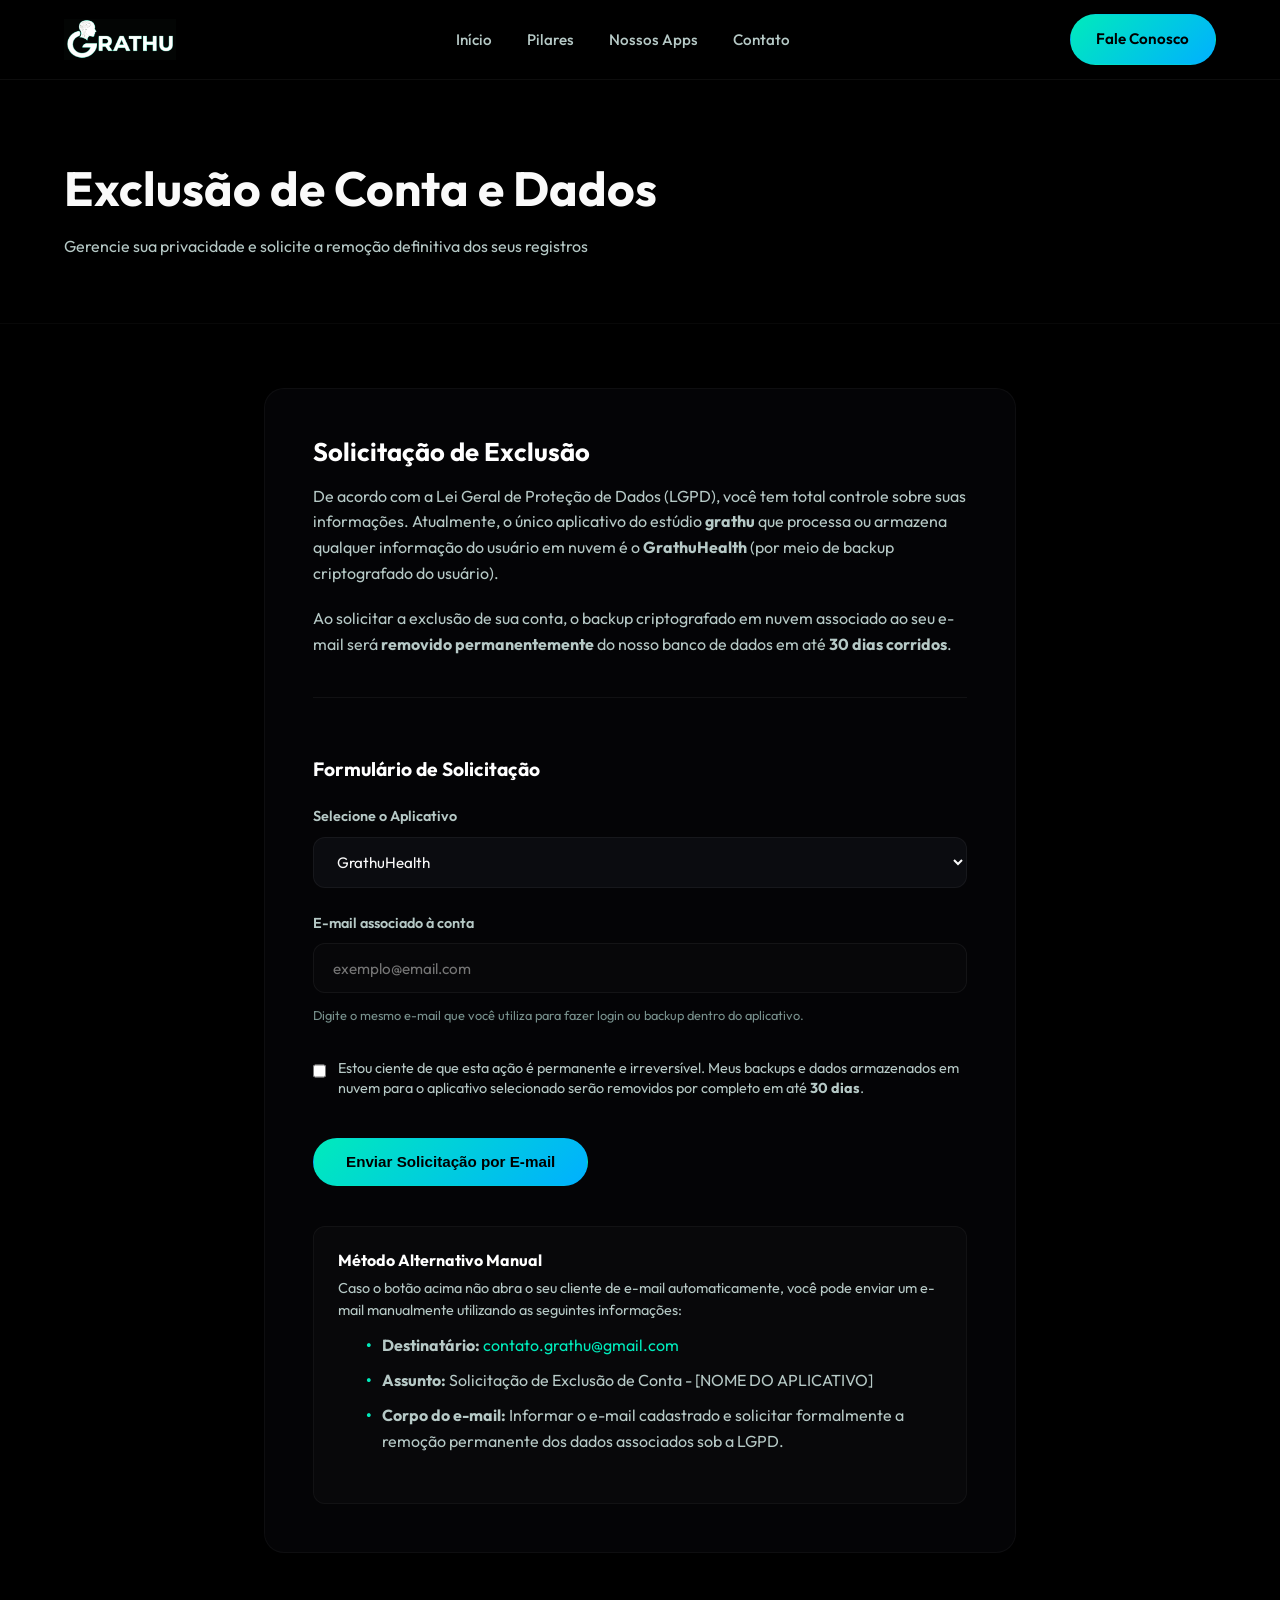
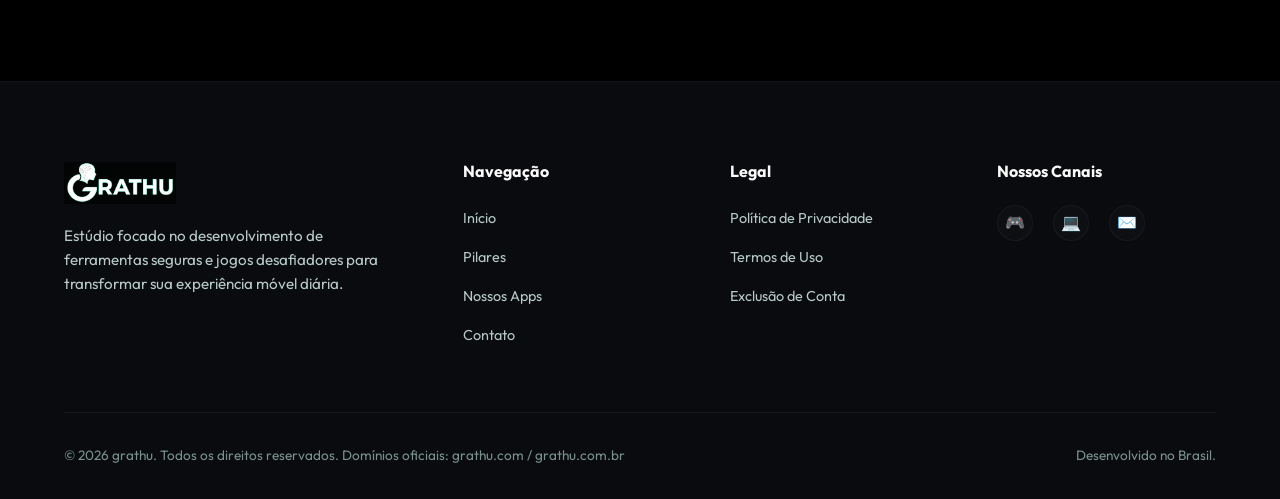
==== delete-account.html @ cd7932fe "Add delete-account.html page and update footers with deletion link" ====
<!DOCTYPE html>
<html lang="pt-BR">
<head>
  <meta charset="UTF-8">
  <meta name="viewport" content="width=device-width, initial-scale=1.0">
  <meta name="description" content="Solicite a exclusão de sua conta e de todos os dados pessoais associados aos aplicativos da grathu.">
  <meta name="robots" content="noindex, follow">
  
  <title>Exclusão de Conta | grathu</title>
  
  <!-- Stylesheets -->
  <link rel="stylesheet" href="css/style.css">
</head>
<body>

  <!-- Background Ambient Glows -->
  <div class="ambient-glow glow-1"></div>
  <div class="ambient-glow glow-2"></div>

  <!-- Navigation Header -->
  <header>
    <div class="container nav-container">
      <a href="index.html#home" class="logo" id="deleteLogo">
        <img src="assets/Grathu_logo.png" alt="grathu Logo">
      </a>
      <ul class="nav-links">
        <li><a href="index.html#home">Início</a></li>
        <li><a href="index.html#pillars">Pilares</a></li>
        <li><a href="index.html#apps">Nossos Apps</a></li>
        <li><a href="index.html#contact">Contato</a></li>
      </ul>
      <a href="index.html#contact" class="btn btn-primary" id="deleteCta">Fale Conosco</a>
    </div>
  </header>

  <!-- Document Hero -->
  <section class="doc-hero">
    <div class="container">
      <h1>Exclusão de Conta e Dados</h1>
      <p>Gerencie sua privacidade e solicite a remoção definitiva dos seus registros</p>
    </div>
  </section>

  <!-- Document Content -->
  <main class="doc-content">
    <div class="container" style="max-width: 800px;">
      <article class="doc-card" style="margin-bottom: 2rem;">
        
        <h2>Solicitação de Exclusão</h2>
        <p>De acordo com a Lei Geral de Proteção de Dados (LGPD), você tem total controle sobre suas informações. Atualmente, o único aplicativo do estúdio <strong>grathu</strong> que processa ou armazena qualquer informação do usuário em nuvem é o <strong>GrathuHealth</strong> (por meio de backup criptografado do usuário).</p>
        <p>Ao solicitar a exclusão de sua conta, o backup criptografado em nuvem associado ao seu e-mail será <strong>removido permanentemente</strong> do nosso banco de dados em até <strong>30 dias corridos</strong>.</p>
        
        <div style="margin: 2.5rem 0; border-top: 1px solid rgba(255, 255, 255, 0.05); padding-top: 2rem;">
          <h3 style="margin-bottom: 1.5rem; color: #ffffff;">Formulário de Solicitação</h3>
          
          <form id="deleteForm" class="contact-form" style="gap: 1.5rem;">
            <div class="form-status-msg" id="deleteFormStatus" style="margin-bottom: 1rem;"></div>
            
            <div class="form-group">
              <label for="appSelect">Selecione o Aplicativo</label>
              <select id="appSelect" class="form-control" style="background-color: #0b0c10; cursor: pointer;" required>
                <option value="GrathuHealth" selected>GrathuHealth</option>
                <option value="Outro App">Outro aplicativo grathu</option>
              </select>
            </div>
            
            <div class="form-group">
              <label for="userEmail">E-mail associado à conta</label>
              <input type="email" id="userEmail" class="form-control" placeholder="exemplo@email.com" required>
              <small style="color: hsl(var(--text-muted)); font-size: 0.8rem; margin-top: 0.25rem; display: block;">Digite o mesmo e-mail que você utiliza para fazer login ou backup dentro do aplicativo.</small>
            </div>

            <div class="form-group" style="flex-direction: row; align-items: flex-start; gap: 0.75rem; margin: 0.5rem 0;">
              <input type="checkbox" id="confirmCheckbox" required style="width: 20px; height: 20px; accent-color: hsl(var(--primary)); cursor: pointer; margin-top: 0.2rem;">
              <label for="confirmCheckbox" style="font-size: 0.9rem; font-weight: normal; line-height: 1.4; cursor: pointer;">
                Estou ciente de que esta ação é permanente e irreversível. Meus backups e dados armazenados em nuvem para o aplicativo selecionado serão removidos por completo em até <strong>30 dias</strong>.
              </label>
            </div>
            
            <button type="submit" class="btn btn-primary" id="btnSubmitDelete" style="align-self: flex-start; padding: 0.9rem 2rem; margin-top: 0.5rem;">
              Enviar Solicitação por E-mail
            </button>
          </form>
        </div>

        <div style="background-color: rgba(255, 255, 255, 0.02); border: 1px solid rgba(255, 255, 255, 0.04); border-radius: 12px; padding: 1.5rem; margin-top: 2rem;">
          <h4 style="color: #ffffff; margin-bottom: 0.5rem; font-size: 1rem;">Método Alternativo Manual</h4>
          <p style="font-size: 0.9rem; margin-bottom: 0.75rem; line-height: 1.5;">Caso o botão acima não abra o seu cliente de e-mail automaticamente, você pode enviar um e-mail manualmente utilizando as seguintes informações:</p>
          <ul style="font-size: 0.9rem; margin-left: 1.25rem; line-height: 1.6; color: hsl(var(--text-secondary));">
            <li><strong>Destinatário:</strong> <a href="mailto:contato.grathu@gmail.com" style="color: hsl(var(--primary)); text-decoration: none;">contato.grathu@gmail.com</a></li>
            <li><strong>Assunto:</strong> Solicitação de Exclusão de Conta - [NOME DO APLICATIVO]</li>
            <li><strong>Corpo do e-mail:</strong> Informar o e-mail cadastrado e solicitar formalmente a remoção permanente dos dados associados sob a LGPD.</li>
          </ul>
        </div>

      </article>
    </div>
  </main>

  <!-- Footer -->
  <footer>
    <div class="container">
      <div class="footer-top">
        <div class="footer-about">
          <a href="index.html#home" class="logo" id="deleteFooterLogo">
            <img src="assets/Grathu_logo.png" alt="grathu Logo">
          </a>
          <p>Estúdio focado no desenvolvimento de ferramentas seguras e jogos desafiadores para transformar sua experiência móvel diária.</p>
        </div>
        
        <div class="footer-column">
          <h4>Navegação</h4>
          <ul class="footer-links">
            <li><a href="index.html#home" id="dNavHome">Início</a></li>
            <li><a href="index.html#pillars" id="dNavPillars">Pilares</a></li>
            <li><a href="index.html#apps" id="dNavApps">Nossos Apps</a></li>
            <li><a href="index.html#contact" id="dNavContact">Contato</a></li>
          </ul>
        </div>
        
        <div class="footer-column">
          <h4>Legal</h4>
          <ul class="footer-links">
            <li><a href="privacy.html" id="dNavPrivacy">Política de Privacidade</a></li>
            <li><a href="terms.html" id="dNavTerms">Termos de Uso</a></li>
            <li><a href="delete-account.html" id="dNavDeleteAccount" class="active">Exclusão de Conta</a></li>
          </ul>
        </div>
        
        <div class="footer-column">
          <h4>Nossos Canais</h4>
          <div class="footer-socials">
            <a href="#" class="social-link" aria-label="Google Play Console" id="dSocialPlay">🎮</a>
            <a href="#" class="social-link" aria-label="GitHub" id="dSocialGit">💻</a>
            <a href="mailto:contato.grathu@gmail.com" class="social-link" aria-label="Email" id="dSocialMail">✉️</a>
          </div>
        </div>
      </div>
      
      <div class="footer-bottom">
        <p>&copy; 2026 grathu. Todos os direitos reservados. Domínios oficiais: <a href="https://grathu.com" style="color: inherit; text-decoration: none;">grathu.com</a> / <a href="https://grathu.com.br" style="color: inherit; text-decoration: none;">grathu.com.br</a></p>
        <p>Desenvolvido no Brasil.</p>
      </div>
    </div>
  </footer>

  <script>
    document.addEventListener('DOMContentLoaded', () => {
      const deleteForm = document.getElementById('deleteForm');
      const formStatus = document.getElementById('deleteFormStatus');

      if (deleteForm && formStatus) {
        deleteForm.addEventListener('submit', (e) => {
          e.preventDefault();

          const app = document.getElementById('appSelect').value;
          const email = document.getElementById('userEmail').value;
          const confirmCheckbox = document.getElementById('confirmCheckbox').checked;

          if (!email || !confirmCheckbox) {
            formStatus.className = 'form-status-msg error';
            formStatus.innerHTML = 'Por favor, preencha todos os campos obrigatórios e confirme o consentimento.';
            formStatus.style.display = 'block';
            return;
          }

          // Generate mailto parameters
          const recipient = 'contato.grathu@gmail.com';
          const subject = encodeURIComponent(`Solicitação de Exclusão de Conta - ${app}`);
          
          const bodyMessage = `Olá Equipe Grathu,

Solicito formalmente a exclusão da minha conta e a eliminação permanente de todos os dados pessoais associados.

DETALHES DA SOLICITAÇÃO:
- Aplicativo: ${app}
- E-mail da Conta: ${email}

Declaro estar ciente de que esta ação é permanente e de que a conclusão do processo ocorrerá em até 30 dias corridos.

Atenciosamente,`;

          const body = encodeURIComponent(bodyMessage);
          
          // Open default mail client
          window.location.href = `mailto:${recipient}?subject=${subject}&body=${body}`;

          // Visual feedback
          formStatus.className = 'form-status-msg success';
          formStatus.innerHTML = 'Solicitação gerada! Se o seu cliente de e-mail não abriu automaticamente, envie um e-mail para <strong>contato.grathu@gmail.com</strong> informando seu e-mail e o aplicativo.';
          formStatus.style.display = 'block';
          
          // Reset form fields
          deleteForm.reset();
        });
      }
    });
  </script>

</body>
</html>
---- css/style.css ----
/* ==========================================================================
   Grathu Studio - Modern Brand Re-styled Stylesheet
   ========================================================================== */

/* Import Google Font */
@import url('https://fonts.googleapis.com/css2?family=Outfit:wght@300;400;500;600;700;800&display=swap');

:root {
  /* Color Palette (HSL) - Rebranded based on Grathu_logo.png (Black & Cyan) */
  --bg-dark: 0 0% 0%;             /* #000000 - Pure Black for seamless logo blending */
  --bg-card: 228 10% 6%;          /* #0b0c10 - Deep Slate Black */
  --bg-card-hover: 228 10% 10%;    /* #14161f - Dark Slate */
  
  --text-primary: 0 0% 98%;       /* #f8fafc */
  --text-secondary: 170 15% 75%;   /* Soft cyan-grey */
  --text-muted: 170 10% 52%;      /* Muted cyan-grey */
  
  --primary: 168 100% 46%;        /* #00E5BC - Bright Neon Cyan/Mint */
  --primary-glow: 168 100% 46% / 0.15;
  
  /* Pillar Accents (Cyan/Mint/Teal/Blue spectrum matching the tech/brain logo) */
  --accent-prod: 187 100% 48%;     /* #00d2ff - Tech Cyan (Productivity) */
  --accent-well: 155 100% 43%;     /* #00e676 - Mint Green (Well-being) */
  --accent-fun: 210 100% 56%;      /* #2196f3 - Electric Blue (Games/Entertainment) */
  
  /* Layout constraints */
  --max-width: 1200px;
  --header-height: 80px;
  
  /* Transitions */
  --transition-fast: 0.2s cubic-bezier(0.4, 0, 0.2, 1);
  --transition-normal: 0.4s cubic-bezier(0.4, 0, 0.2, 1);
  --transition-slow: 0.6s cubic-bezier(0.4, 0, 0.2, 1);
}

/* Base resets & standard settings */
*, *::before, *::after {
  box-sizing: border-box;
  margin: 0;
  padding: 0;
}

html {
  scroll-behavior: smooth;
  font-size: 16px;
}

body {
  font-family: 'Outfit', -apple-system, BlinkMacSystemFont, "Segoe UI", Roboto, sans-serif;
  background-color: hsl(var(--bg-dark));
  color: hsl(var(--text-primary));
  line-height: 1.6;
  overflow-x: hidden;
  position: relative;
  -webkit-font-smoothing: antialiased;
}

/* Background Ambient Orbs (Cyan and Deep Blue) */
.ambient-glow {
  position: absolute;
  width: 600px;
  height: 600px;
  border-radius: 50%;
  background: radial-gradient(circle, hsla(var(--primary), 0.12) 0%, rgba(0,0,0,0) 70%);
  filter: blur(90px);
  pointer-events: none;
  z-index: -1;
  animation: float-glow 20s infinite alternate ease-in-out;
}

.glow-1 {
  top: -100px;
  right: -100px;
}

.glow-2 {
  bottom: 25%;
  left: -200px;
  background: radial-gradient(circle, hsla(var(--accent-well), 0.08) 0%, rgba(0,0,0,0) 70%);
}

.glow-3 {
  bottom: -100px;
  right: -100px;
  background: radial-gradient(circle, hsla(var(--accent-fun), 0.08) 0%, rgba(0,0,0,0) 70%);
}

@keyframes float-glow {
  0% { transform: translate(0, 0) scale(1); }
  100% { transform: translate(50px, 50px) scale(1.1); }
}

/* Container */
.container {
  width: 100%;
  max-width: var(--max-width);
  margin: 0 auto;
  padding: 0 1.5rem;
}

/* Typography & Headers */
h1, h2, h3, h4 {
  font-weight: 700;
  line-height: 1.2;
}

.gradient-text {
  background: linear-gradient(135deg, #ffffff 0%, hsl(var(--text-secondary)) 50%, hsla(var(--primary), 0.8) 100%);
  -webkit-background-clip: text;
  -webkit-text-fill-color: transparent;
  background-clip: text;
}

.gradient-text-primary {
  background: linear-gradient(135deg, hsl(var(--primary)) 0%, #00d2ff 60%, #1e88e5 100%);
  -webkit-background-clip: text;
  -webkit-text-fill-color: transparent;
  background-clip: text;
}

/* Navigation Header */
header {
  position: fixed;
  top: 0;
  left: 0;
  width: 100%;
  height: var(--header-height);
  background-color: rgba(0, 0, 0, 0.8);
  backdrop-filter: blur(12px) saturate(180%);
  -webkit-backdrop-filter: blur(12px) saturate(180%);
  border-bottom: 1px solid rgba(255, 255, 255, 0.05);
  z-index: 1000;
  transition: all var(--transition-fast);
}

header.scrolled {
  background-color: #000000;
  border-bottom-color: hsla(var(--primary), 0.2);
  box-shadow: 0 4px 20px rgba(0, 229, 188, 0.08);
}

.nav-container {
  display: flex;
  justify-content: space-between;
  align-items: center;
  height: 100%;
}

.logo {
  display: flex;
  align-items: center;
  text-decoration: none;
}

.logo img {
  height: 42px;
  width: auto;
  object-fit: contain;
  display: block;
}

.nav-links {
  display: flex;
  align-items: center;
  gap: 2.2rem;
  list-style: none;
}

.nav-links a {
  text-decoration: none;
  color: hsl(var(--text-secondary));
  font-weight: 500;
  font-size: 0.95rem;
  transition: color var(--transition-fast);
  position: relative;
}

.nav-links a::after {
  content: '';
  position: absolute;
  bottom: -4px;
  left: 0;
  width: 0;
  height: 2px;
  background-color: hsl(var(--primary));
  transition: width var(--transition-fast);
}

.nav-links a:hover {
  color: hsl(var(--text-primary));
}

.nav-links a:hover::after,
.nav-links a.active::after {
  width: 100%;
}

/* Buttons */
.btn {
  display: inline-flex;
  align-items: center;
  justify-content: center;
  gap: 0.5rem;
  padding: 0.75rem 1.6rem;
  border-radius: 9999px;
  font-weight: 600;
  font-size: 0.95rem;
  text-decoration: none;
  transition: all var(--transition-fast);
  cursor: pointer;
  border: 1px solid transparent;
}

.btn-primary {
  background: linear-gradient(135deg, hsl(var(--primary)) 0%, #00b0ff 100%);
  color: #000000; /* Dark text for contrast on bright cyan */
  box-shadow: 0 4px 20px hsla(var(--primary), 0.35);
}

.btn-primary:hover {
  transform: translateY(-2px);
  box-shadow: 0 6px 24px hsla(var(--primary), 0.5);
}

.btn-secondary {
  background-color: rgba(255, 255, 255, 0.04);
  color: hsl(var(--text-primary));
  border-color: rgba(255, 255, 255, 0.08);
}

.btn-secondary:hover {
  background-color: rgba(255, 255, 255, 0.08);
  border-color: hsla(var(--primary), 0.3);
  color: #ffffff;
  transform: translateY(-2px);
}

/* Hero Section */
.hero {
  padding-top: calc(var(--header-height) + 5rem);
  padding-bottom: 6rem;
  text-align: center;
  position: relative;
}

.hero-content {
  max-width: 800px;
  margin: 0 auto;
}

.hero-tag {
  display: inline-block;
  padding: 0.4rem 1.1rem;
  border-radius: 9999px;
  background-color: hsla(var(--primary), 0.07);
  border: 1px solid hsla(var(--primary), 0.2);
  color: hsl(var(--primary));
  font-weight: 600;
  font-size: 0.85rem;
  text-transform: uppercase;
  letter-spacing: 0.07em;
  margin-bottom: 1.75rem;
  animation: fade-in 1s ease-out;
}

.hero h1 {
  font-size: 4.2rem;
  font-weight: 800;
  letter-spacing: -0.04em;
  margin-bottom: 1.5rem;
  animation: slide-up 1s cubic-bezier(0.16, 1, 0.3, 1);
}

.hero p {
  font-size: 1.25rem;
  color: hsl(var(--text-secondary));
  max-width: 650px;
  margin: 0 auto 2.5rem auto;
  animation: slide-up 1.2s cubic-bezier(0.16, 1, 0.3, 1);
}

.hero-actions {
  display: flex;
  justify-content: center;
  gap: 1.2rem;
  animation: slide-up 1.4s cubic-bezier(0.16, 1, 0.3, 1);
}

/* Pillars Section */
.pillars {
  padding: 6rem 0;
  border-top: 1px solid rgba(255, 255, 255, 0.03);
}

.section-header {
  text-align: center;
  max-width: 650px;
  margin: 0 auto 4.5rem auto;
}

.section-header h2 {
  font-size: 2.6rem;
  letter-spacing: -0.03em;
  margin-bottom: 1rem;
}

.section-header p {
  color: hsl(var(--text-secondary));
  font-size: 1.1rem;
}

.pillars-grid {
  display: grid;
  grid-template-columns: repeat(auto-fit, minmax(300px, 1fr));
  gap: 2rem;
}

/* Glassmorphic Cards */
.card-glass {
  background-color: rgba(11, 12, 16, 0.6);
  backdrop-filter: blur(16px);
  -webkit-backdrop-filter: blur(16px);
  border: 1px solid rgba(255, 255, 255, 0.04);
  border-radius: 24px;
  padding: 2.5rem;
  transition: all var(--transition-normal);
  position: relative;
  overflow: hidden;
}

.card-glass::before {
  content: '';
  position: absolute;
  top: 0;
  left: 0;
  width: 100%;
  height: 100%;
  background: linear-gradient(180deg, rgba(255, 255, 255, 0.02) 0%, rgba(0, 0, 0, 0) 100%);
  pointer-events: none;
}

.card-glass:hover {
  transform: translateY(-8px);
  border-color: hsla(var(--primary), 0.35);
  box-shadow: 0 12px 40px hsla(var(--primary), 0.08);
  background-color: rgba(20, 22, 31, 0.85);
}

.pillar-icon-wrapper {
  width: 60px;
  height: 60px;
  border-radius: 16px;
  display: flex;
  align-items: center;
  justify-content: center;
  margin-bottom: 1.5rem;
  font-size: 1.75rem;
}

.pillar-prod {
  border-left: 4px solid hsl(var(--accent-prod));
}
.pillar-prod .pillar-icon-wrapper {
  background-color: hsla(var(--accent-prod), 0.1);
  color: hsl(var(--accent-prod));
}

.pillar-well {
  border-left: 4px solid hsl(var(--accent-well));
}
.pillar-well .pillar-icon-wrapper {
  background-color: hsla(var(--accent-well), 0.1);
  color: hsl(var(--accent-well));
}

.pillar-fun {
  border-left: 4px solid hsl(var(--accent-fun));
}
.pillar-fun .pillar-icon-wrapper {
  background-color: hsla(var(--accent-fun), 0.1);
  color: hsl(var(--accent-fun));
}

.card-glass h3 {
  font-size: 1.5rem;
  margin-bottom: 1rem;
}

.card-glass p {
  color: hsl(var(--text-secondary));
  font-size: 1rem;
}

/* App Showcase Section */
.apps {
  padding: 6rem 0;
  background-color: rgba(11, 12, 16, 0.3);
  border-top: 1px solid rgba(255, 255, 255, 0.03);
  border-bottom: 1px solid rgba(255, 255, 255, 0.03);
}

/* Filters */
.app-filters {
  display: flex;
  justify-content: center;
  gap: 1rem;
  margin-bottom: 3.5rem;
  list-style: none;
  flex-wrap: wrap;
}

.filter-btn {
  background: none;
  border: 1px solid rgba(255, 255, 255, 0.05);
  background-color: rgba(255, 255, 255, 0.02);
  color: hsl(var(--text-secondary));
  padding: 0.6rem 1.6rem;
  border-radius: 9999px;
  font-weight: 600;
  font-size: 0.9rem;
  cursor: pointer;
  transition: all var(--transition-fast);
}

.filter-btn:hover {
  color: hsl(var(--text-primary));
  border-color: rgba(255, 255, 255, 0.15);
  background-color: rgba(255, 255, 255, 0.05);
}

.filter-btn.active {
  background-color: hsl(var(--primary));
  color: #000000;
  border-color: hsl(var(--primary));
  box-shadow: 0 4px 15px hsla(var(--primary), 0.3);
}

/* App Grid & Cards */
.apps-grid {
  display: grid;
  grid-template-columns: repeat(auto-fit, minmax(340px, 1fr));
  gap: 2.5rem;
}

.app-card {
  display: flex;
  flex-direction: column;
  height: 100%;
}

.app-badge {
  position: absolute;
  top: 1.5rem;
  right: 1.5rem;
  padding: 0.3rem 0.8rem;
  border-radius: 9999px;
  font-size: 0.72rem;
  font-weight: 700;
  text-transform: uppercase;
  letter-spacing: 0.06em;
}

.badge-prod {
  background-color: hsla(var(--accent-prod), 0.15);
  color: hsl(var(--accent-prod));
}

.badge-well {
  background-color: hsla(var(--accent-well), 0.15);
  color: hsl(var(--accent-well));
}

.badge-fun {
  background-color: hsla(var(--accent-fun), 0.15);
  color: hsl(var(--accent-fun));
}

.app-header {
  display: flex;
  align-items: center;
  gap: 1.25rem;
  margin-bottom: 1.5rem;
}

.app-icon {
  width: 72px;
  height: 72px;
  border-radius: 18px;
  object-fit: cover;
  box-shadow: 0 4px 15px rgba(0,0,0,0.4);
  border: 1px solid rgba(255, 255, 255, 0.05);
}

.app-meta h3 {
  font-size: 1.35rem;
  margin-bottom: 0.25rem;
  color: #ffffff;
}

.app-tagline {
  color: hsl(var(--text-muted));
  font-size: 0.85rem;
  font-weight: 500;
}

.app-body {
  flex-grow: 1;
}

.app-body p {
  color: hsl(var(--text-secondary));
  font-size: 0.95rem;
  margin-bottom: 1.5rem;
}

/* Feature list inside App Card */
.app-features {
  list-style: none;
  margin-bottom: 1.5rem;
  display: flex;
  flex-direction: column;
  gap: 0.5rem;
}

.app-features li {
  font-size: 0.88rem;
  color: hsl(var(--text-secondary));
  padding-left: 1.2rem;
  position: relative;
}

.app-features li::before {
  content: '✓';
  position: absolute;
  left: 0;
  color: hsl(var(--primary));
  font-weight: bold;
}

.app-footer {
  margin-top: auto;
  border-top: 1px solid rgba(255, 255, 255, 0.05);
  padding-top: 1.25rem;
  display: flex;
  align-items: center;
  justify-content: space-between;
}

.app-status {
  font-size: 0.85rem;
  font-weight: 600;
  color: hsl(var(--text-muted));
}

/* Contact Section */
.contact {
  padding: 6rem 0;
}

.contact-layout {
  display: grid;
  grid-template-columns: 1fr 1.2fr;
  gap: 4rem;
  align-items: center;
}

.contact-info h2 {
  font-size: 2.5rem;
  letter-spacing: -0.03em;
  margin-bottom: 1.5rem;
}

.contact-info p {
  color: hsl(var(--text-secondary));
  font-size: 1.1rem;
  margin-bottom: 2.5rem;
}

.contact-details {
  display: flex;
  flex-direction: column;
  gap: 1.5rem;
}

.contact-item {
  display: flex;
  align-items: center;
  gap: 1rem;
}

.contact-icon {
  width: 46px;
  height: 46px;
  border-radius: 12px;
  background-color: hsla(var(--primary), 0.08);
  color: hsl(var(--primary));
  display: flex;
  align-items: center;
  justify-content: center;
  font-size: 1.2rem;
  border: 1px solid hsla(var(--primary), 0.15);
}

.contact-text h4 {
  font-size: 0.9rem;
  color: hsl(var(--text-muted));
  font-weight: 500;
  text-transform: uppercase;
}

.contact-text p {
  font-size: 1.05rem;
  color: hsl(var(--text-primary));
  margin: 0;
}

.contact-text a {
  color: hsl(var(--text-primary));
  text-decoration: none;
  transition: color var(--transition-fast);
}

.contact-text a:hover {
  color: hsl(var(--primary));
}

/* Form Styles */
.contact-form {
  display: flex;
  flex-direction: column;
  gap: 1.5rem;
}

.form-group {
  display: flex;
  flex-direction: column;
  gap: 0.5rem;
}

.form-group label {
  font-size: 0.9rem;
  font-weight: 600;
  color: hsl(var(--text-secondary));
}

.form-control {
  background-color: rgba(255, 255, 255, 0.015);
  border: 1px solid rgba(255, 255, 255, 0.05);
  border-radius: 12px;
  padding: 0.9rem 1.2rem;
  color: hsl(var(--text-primary));
  font-family: inherit;
  font-size: 0.95rem;
  transition: all var(--transition-fast);
}

.form-control:focus {
  outline: none;
  background-color: rgba(255, 255, 255, 0.03);
  border-color: hsl(var(--primary));
  box-shadow: 0 0 0 3px hsla(var(--primary), 0.25);
}

textarea.form-control {
  resize: vertical;
  min-height: 120px;
}

.form-status-msg {
  display: none;
  padding: 1rem;
  border-radius: 10px;
  font-size: 0.95rem;
  font-weight: 500;
}

.form-status-msg.success {
  background-color: rgba(0, 229, 188, 0.12);
  color: hsl(var(--primary));
  border: 1px solid rgba(0, 229, 188, 0.25);
}

.form-status-msg.error {
  background-color: rgba(33, 150, 243, 0.12);
  color: hsl(var(--accent-fun));
  border: 1px solid rgba(33, 150, 243, 0.25);
}

/* Footer styling */
footer {
  background-color: rgba(11, 12, 16, 0.95);
  border-top: 1px solid rgba(255, 255, 255, 0.03);
  padding: 5rem 0 2rem 0;
  position: relative;
}

.footer-top {
  display: grid;
  grid-template-columns: 1.6fr repeat(3, 1fr);
  gap: 3rem;
  margin-bottom: 4rem;
}

.footer-about p {
  color: hsl(var(--text-secondary));
  font-size: 0.95rem;
  margin-top: 1.25rem;
  max-width: 320px;
}

.footer-column h4 {
  font-size: 1rem;
  font-weight: 700;
  margin-bottom: 1.5rem;
  color: hsl(var(--text-primary));
}

.footer-links {
  list-style: none;
  display: flex;
  flex-direction: column;
  gap: 0.85rem;
}

.footer-links a {
  text-decoration: none;
  color: hsl(var(--text-secondary));
  font-size: 0.9rem;
  transition: color var(--transition-fast);
}

.footer-links a:hover {
  color: hsl(var(--text-primary));
}

.footer-bottom {
  border-top: 1px solid rgba(255, 255, 255, 0.05);
  padding-top: 2rem;
  display: flex;
  justify-content: space-between;
  align-items: center;
  flex-wrap: wrap;
  gap: 1.5rem;
  color: hsl(var(--text-muted));
  font-size: 0.85rem;
}

.footer-socials {
  display: flex;
  gap: 1.25rem;
}

.social-link {
  width: 36px;
  height: 36px;
  border-radius: 50%;
  background-color: rgba(255, 255, 255, 0.02);
  color: hsl(var(--text-secondary));
  display: flex;
  align-items: center;
  justify-content: center;
  text-decoration: none;
  transition: all var(--transition-fast);
  border: 1px solid rgba(255, 255, 255, 0.04);
}

.social-link:hover {
  background-color: hsl(var(--primary));
  color: #000000;
  border-color: hsl(var(--primary));
  transform: translateY(-2px);
}

/* ==========================================================================
   Privacy Policy & Terms Documents Styling (Shared)
   ========================================================================== */
.doc-hero {
  padding-top: calc(var(--header-height) + 5rem);
  padding-bottom: 4rem;
  border-bottom: 1px solid rgba(255, 255, 255, 0.03);
}

.doc-hero h1 {
  font-size: 3rem;
  margin-bottom: 1rem;
}

.doc-hero p {
  color: hsl(var(--text-secondary));
}

.doc-content {
  padding: 4rem 0 6rem 0;
}

.doc-card {
  background-color: rgba(11, 12, 16, 0.4);
  border: 1px solid rgba(255, 255, 255, 0.04);
  border-radius: 20px;
  padding: 3rem;
}

.doc-card h2 {
  font-size: 1.6rem;
  margin-top: 2.5rem;
  margin-bottom: 1rem;
  color: #ffffff;
}

.doc-card h2:first-of-type {
  margin-top: 0;
}

.doc-card h3 {
  font-size: 1.2rem;
  margin-top: 1.75rem;
  margin-bottom: 0.75rem;
  color: #ffffff;
}

.doc-card p {
  color: hsl(var(--text-secondary));
  margin-bottom: 1.25rem;
  font-size: 1rem;
}

.doc-card ul {
  list-style-type: none;
  margin-bottom: 1.5rem;
}

.doc-card ul li {
  color: hsl(var(--text-secondary));
  position: relative;
  padding-left: 1.5rem;
  margin-bottom: 0.6rem;
  font-size: 1rem;
}

.doc-card ul li::before {
  content: "•";
  position: absolute;
  left: 0.5rem;
  color: hsl(var(--primary));
  font-weight: bold;
}

/* ==========================================================================
   Responsive Media Queries
   ========================================================================== */

@media (max-width: 992px) {
  .contact-layout {
    grid-template-columns: 1fr;
    gap: 3rem;
  }
}

@media (max-width: 768px) {
  h1 {
    font-size: 3rem !important;
  }
  
  .hero h1 {
    font-size: 3rem !important;
  }
  
  .hero p {
    font-size: 1.1rem;
  }
  
  .nav-links {
    display: none;
  }
  
  .footer-top {
    grid-template-columns: 1fr 1fr;
    gap: 2.5rem;
  }
  
  .footer-about {
    grid-column: span 2;
  }
  
  .doc-card {
    padding: 2rem;
  }
}

@media (max-width: 480px) {
  .hero h1 {
    font-size: 2.5rem !important;
  }
  
  .footer-top {
    grid-template-columns: 1fr;
  }
  
  .footer-about {
    grid-column: span 1;
  }
}

/* Animations */
@keyframes fade-in {
  from { opacity: 0; }
  to { opacity: 1; }
}

@keyframes slide-up {
  from {
    opacity: 0;
    transform: translateY(24px);
  }
  to {
    opacity: 1;
    transform: translateY(0);
  }
}
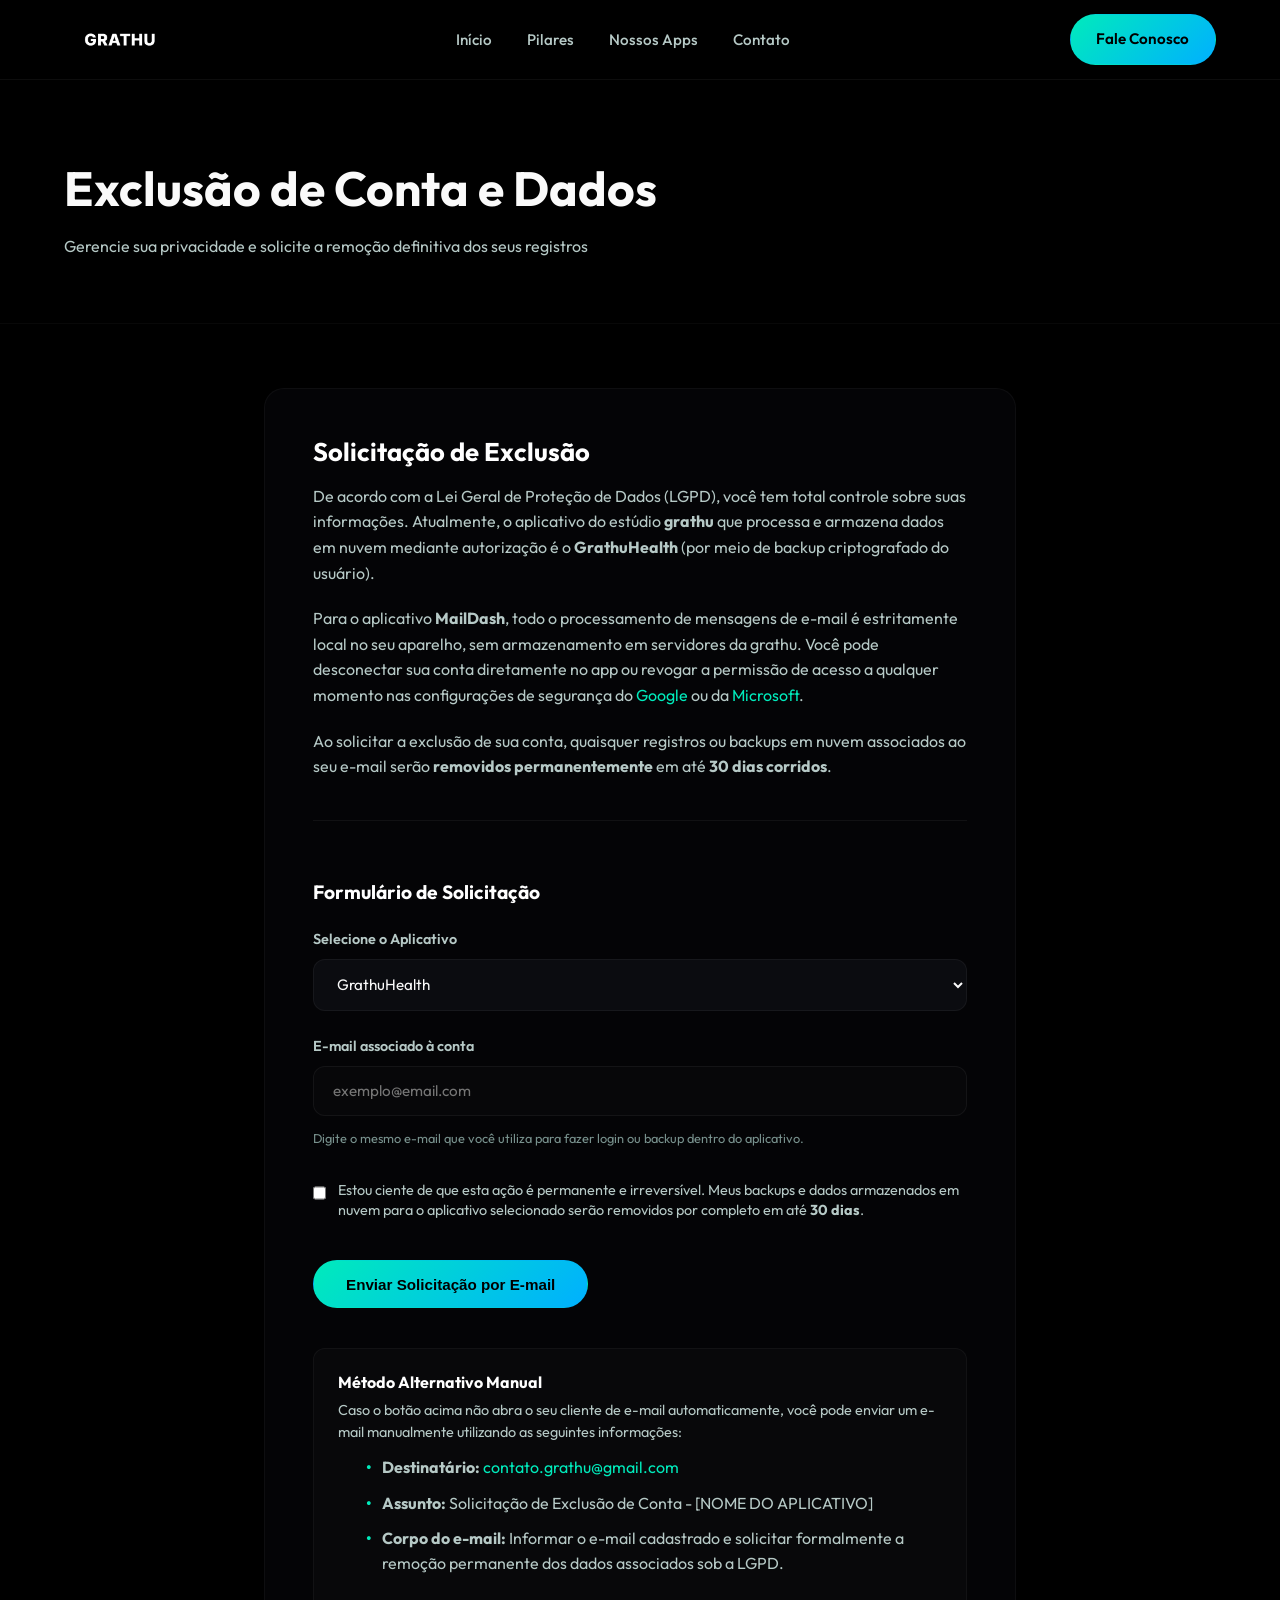
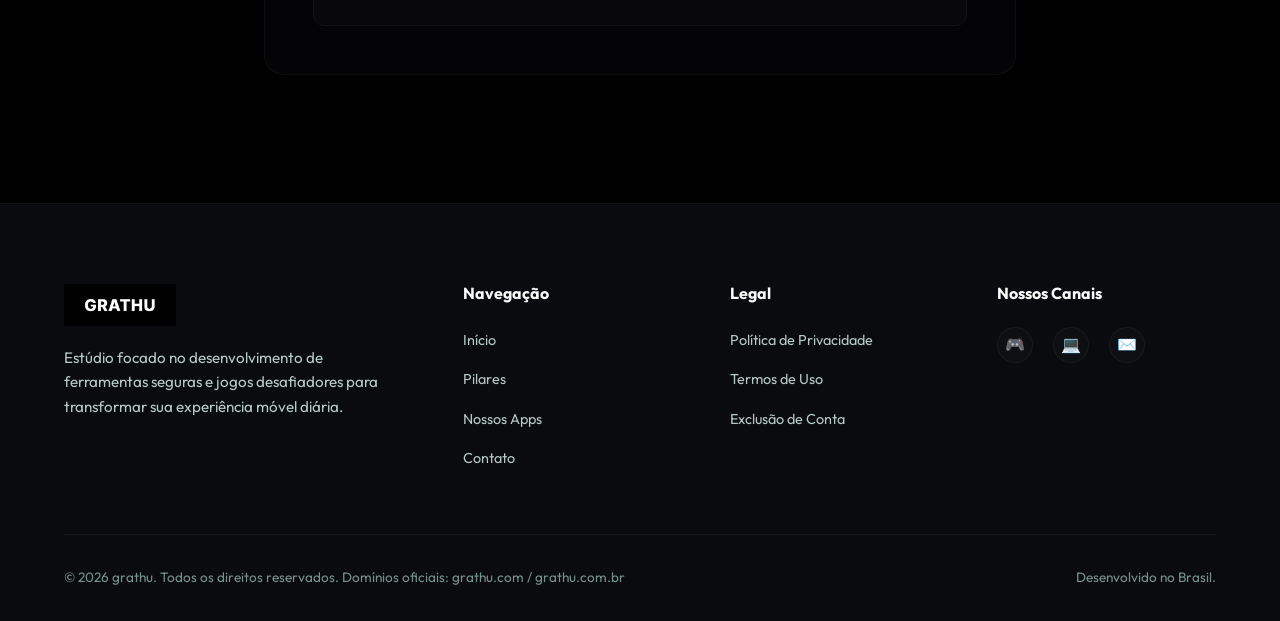
==== commit cb39180c: "docs: update privacy policy and terms for MailDash OAuth2 and Google Limited Use" ====
--- a/delete-account.html
+++ b/delete-account.html
@@ -47,8 +47,9 @@
       <article class="doc-card" style="margin-bottom: 2rem;">
         
         <h2>Solicitação de Exclusão</h2>
-        <p>De acordo com a Lei Geral de Proteção de Dados (LGPD), você tem total controle sobre suas informações. Atualmente, o único aplicativo do estúdio <strong>grathu</strong> que processa ou armazena qualquer informação do usuário em nuvem é o <strong>GrathuHealth</strong> (por meio de backup criptografado do usuário).</p>
-        <p>Ao solicitar a exclusão de sua conta, o backup criptografado em nuvem associado ao seu e-mail será <strong>removido permanentemente</strong> do nosso banco de dados em até <strong>30 dias corridos</strong>.</p>
+        <p>De acordo com a Lei Geral de Proteção de Dados (LGPD), você tem total controle sobre suas informações. Atualmente, o aplicativo do estúdio <strong>grathu</strong> que processa e armazena dados em nuvem mediante autorização é o <strong>GrathuHealth</strong> (por meio de backup criptografado do usuário).</p>
+        <p>Para o aplicativo <strong>MailDash</strong>, todo o processamento de mensagens de e-mail é estritamente local no seu aparelho, sem armazenamento em servidores da grathu. Você pode desconectar sua conta diretamente no app ou revogar a permissão de acesso a qualquer momento nas configurações de segurança do <a href="https://myaccount.google.com/permissions" target="_blank" rel="noopener noreferrer" style="color: hsl(var(--primary)); text-decoration: none;">Google</a> ou da <a href="https://account.microsoft.com/privacy" target="_blank" rel="noopener noreferrer" style="color: hsl(var(--primary)); text-decoration: none;">Microsoft</a>.</p>
+        <p>Ao solicitar a exclusão de sua conta, quaisquer registros ou backups em nuvem associados ao seu e-mail serão <strong>removidos permanentemente</strong> em até <strong>30 dias corridos</strong>.</p>
         
         <div style="margin: 2.5rem 0; border-top: 1px solid rgba(255, 255, 255, 0.05); padding-top: 2rem;">
           <h3 style="margin-bottom: 1.5rem; color: #ffffff;">Formulário de Solicitação</h3>
@@ -60,6 +61,7 @@
               <label for="appSelect">Selecione o Aplicativo</label>
               <select id="appSelect" class="form-control" style="background-color: #0b0c10; cursor: pointer;" required>
                 <option value="GrathuHealth" selected>GrathuHealth</option>
+                <option value="MailDash">MailDash</option>
                 <option value="Outro App">Outro aplicativo grathu</option>
               </select>
             </div>
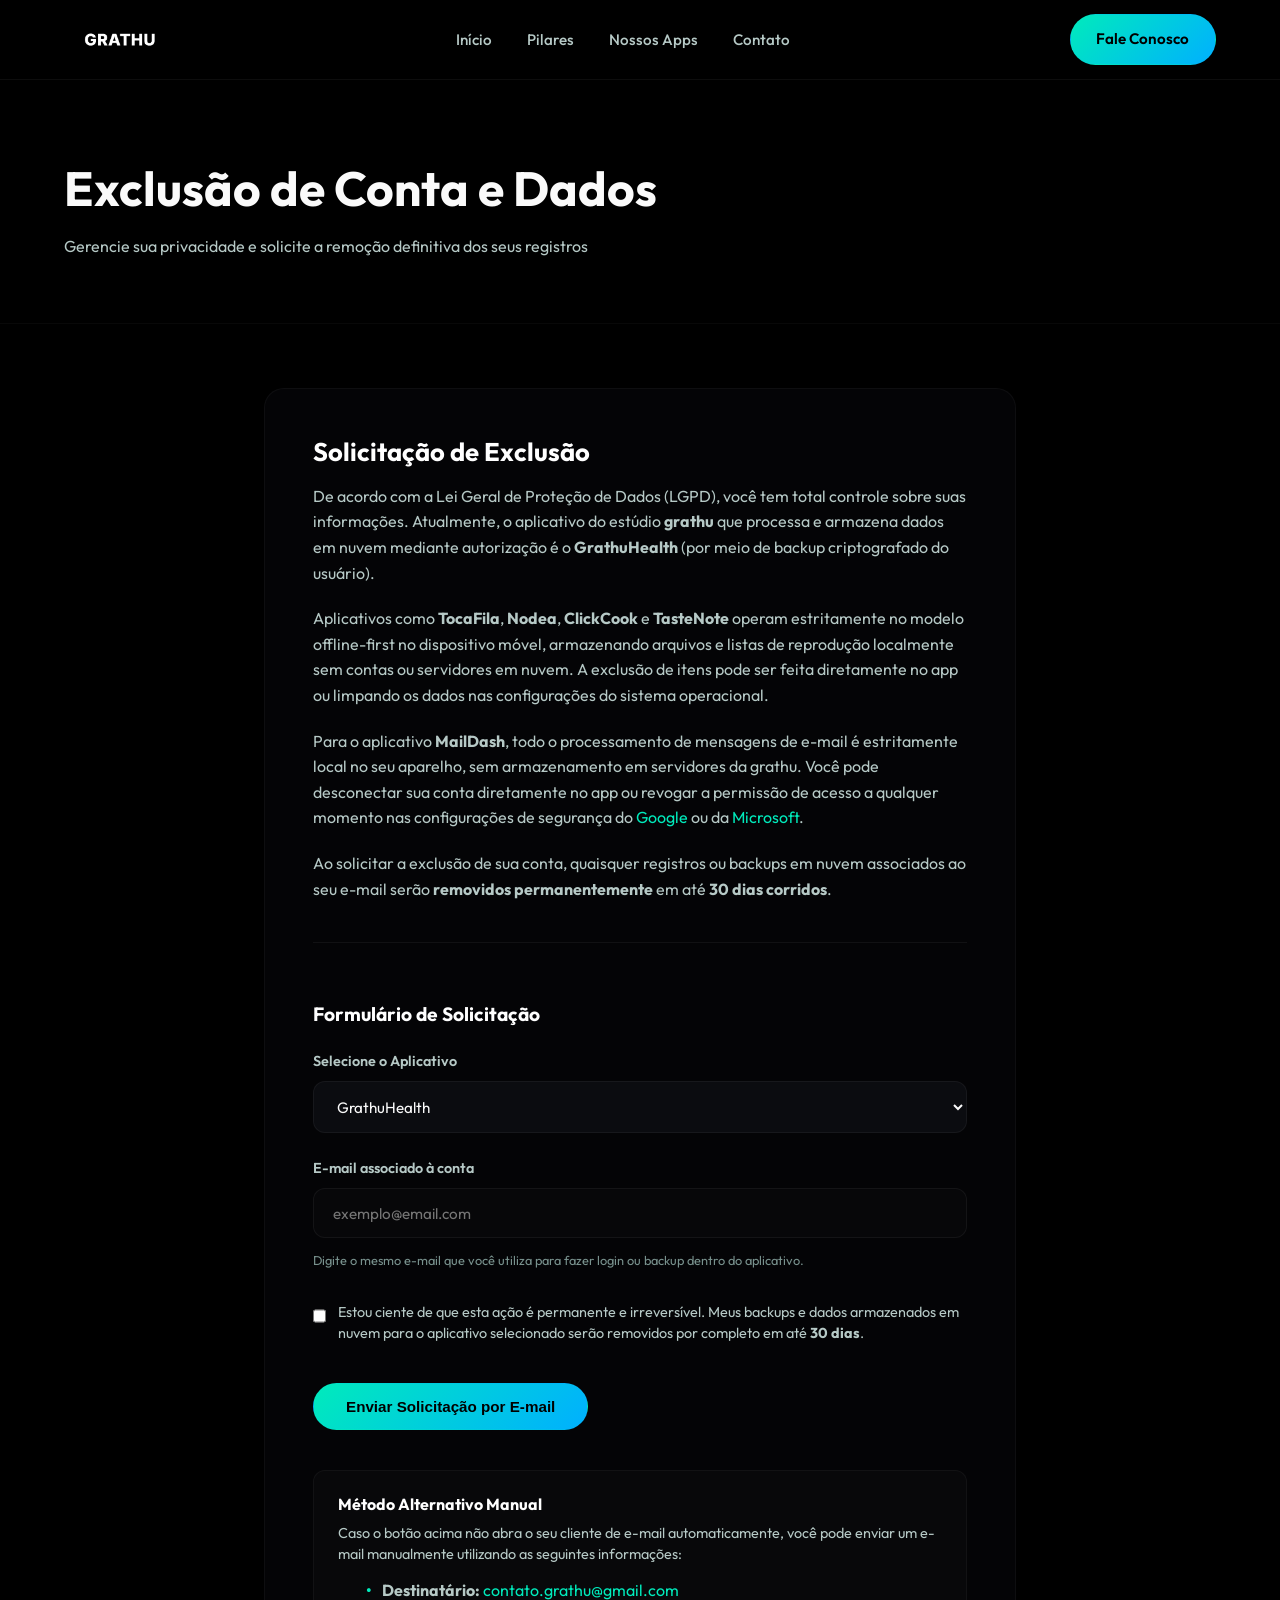
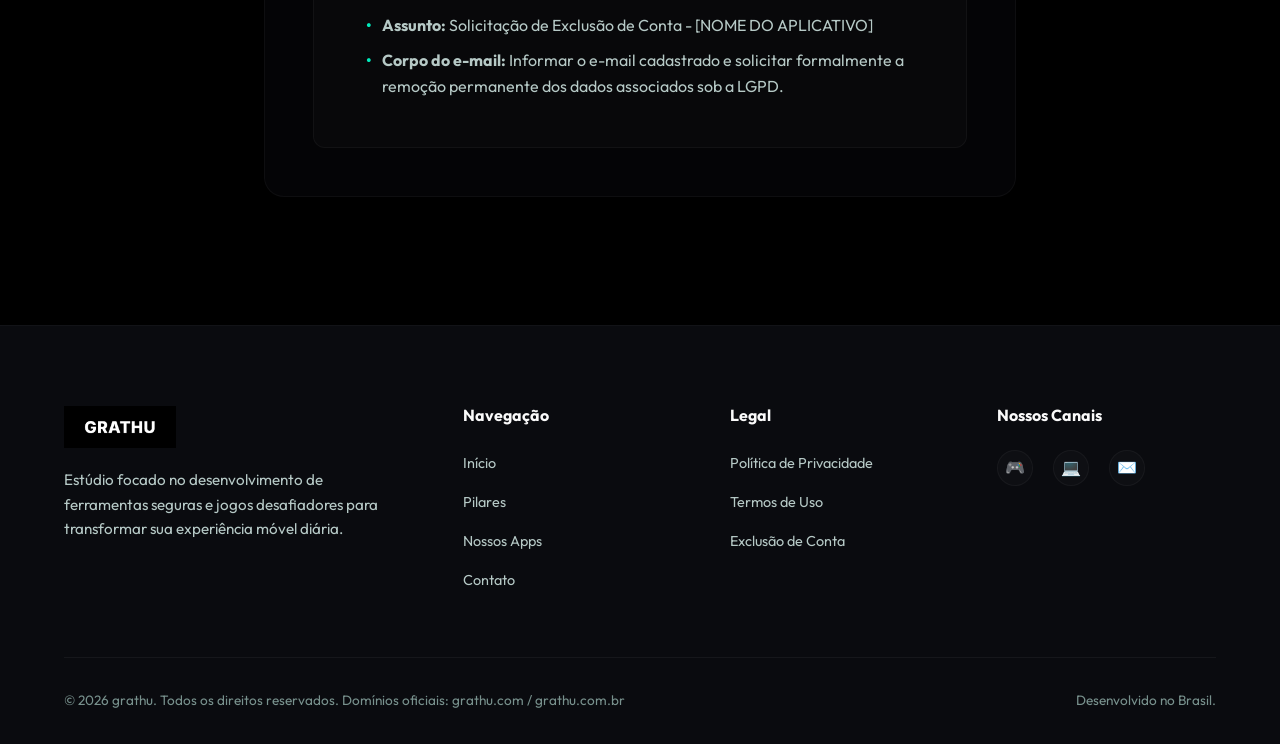
==== commit 152fa0e1: "feat: adiciona TocaFila ao portfolio, politicas de privacidade e catalogo" ====
--- a/delete-account.html
+++ b/delete-account.html
@@ -48,6 +48,7 @@
         
         <h2>Solicitação de Exclusão</h2>
         <p>De acordo com a Lei Geral de Proteção de Dados (LGPD), você tem total controle sobre suas informações. Atualmente, o aplicativo do estúdio <strong>grathu</strong> que processa e armazena dados em nuvem mediante autorização é o <strong>GrathuHealth</strong> (por meio de backup criptografado do usuário).</p>
+        <p>Aplicativos como <strong>TocaFila</strong>, <strong>Nodea</strong>, <strong>ClickCook</strong> e <strong>TasteNote</strong> operam estritamente no modelo offline-first no dispositivo móvel, armazenando arquivos e listas de reprodução localmente sem contas ou servidores em nuvem. A exclusão de itens pode ser feita diretamente no app ou limpando os dados nas configurações do sistema operacional.</p>
         <p>Para o aplicativo <strong>MailDash</strong>, todo o processamento de mensagens de e-mail é estritamente local no seu aparelho, sem armazenamento em servidores da grathu. Você pode desconectar sua conta diretamente no app ou revogar a permissão de acesso a qualquer momento nas configurações de segurança do <a href="https://myaccount.google.com/permissions" target="_blank" rel="noopener noreferrer" style="color: hsl(var(--primary)); text-decoration: none;">Google</a> ou da <a href="https://account.microsoft.com/privacy" target="_blank" rel="noopener noreferrer" style="color: hsl(var(--primary)); text-decoration: none;">Microsoft</a>.</p>
         <p>Ao solicitar a exclusão de sua conta, quaisquer registros ou backups em nuvem associados ao seu e-mail serão <strong>removidos permanentemente</strong> em até <strong>30 dias corridos</strong>.</p>
         
@@ -62,6 +63,8 @@
               <select id="appSelect" class="form-control" style="background-color: #0b0c10; cursor: pointer;" required>
                 <option value="GrathuHealth" selected>GrathuHealth</option>
                 <option value="MailDash">MailDash</option>
+                <option value="TocaFila">TocaFila</option>
+                <option value="Nodea">Nodea</option>
                 <option value="Outro App">Outro aplicativo grathu</option>
               </select>
             </div>
